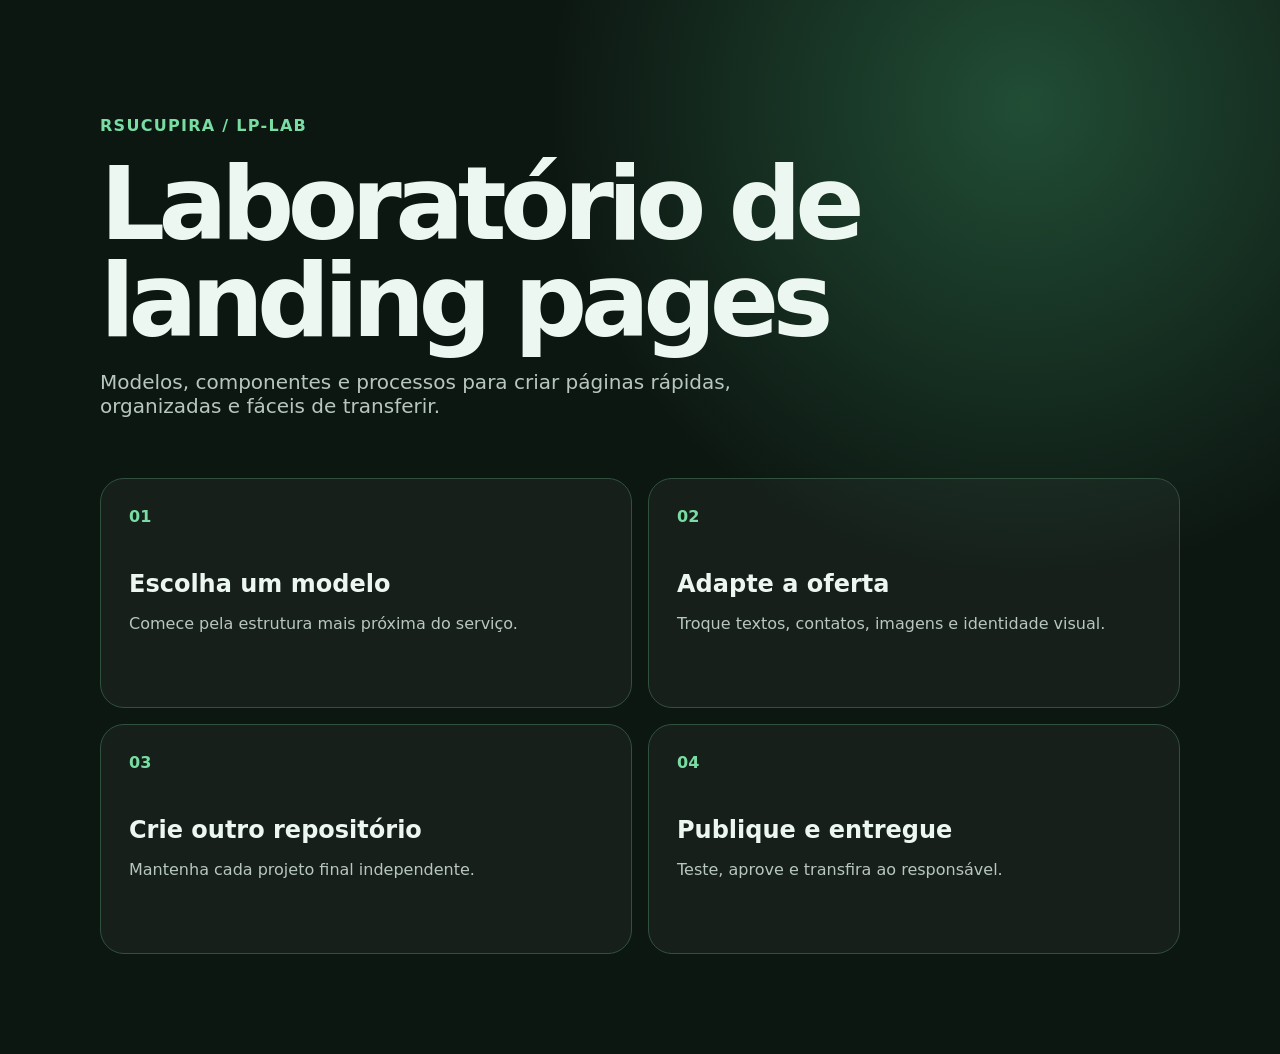
==== docs/index.html @ 1782ca8c "Adiciona estrutura inicial do LP Lab" ====
<!doctype html>
<html lang="pt-BR">
<head>
  <meta charset="utf-8">
  <meta name="viewport" content="width=device-width, initial-scale=1">
  <title>LP Lab</title>
  <link rel="stylesheet" href="assets/styles.css">
</head>
<body>
  <main>
    <p class="tag">rsucupira / lp-lab</p>
    <h1>Laboratório de landing pages</h1>
    <p class="intro">Modelos, componentes e processos para criar páginas rápidas, organizadas e fáceis de transferir.</p>
    <div class="grid">
      <article><strong>01</strong><h2>Escolha um modelo</h2><p>Comece pela estrutura mais próxima do serviço.</p></article>
      <article><strong>02</strong><h2>Adapte a oferta</h2><p>Troque textos, contatos, imagens e identidade visual.</p></article>
      <article><strong>03</strong><h2>Crie outro repositório</h2><p>Mantenha cada projeto final independente.</p></article>
      <article><strong>04</strong><h2>Publique e entregue</h2><p>Teste, aprove e transfira ao responsável.</p></article>
    </div>
  </main>
</body>
</html>
---- docs/assets/styles.css ----
:root { font-family: Inter, ui-sans-serif, system-ui, sans-serif; color: #edf7f1; background: #0d1712; }
* { box-sizing: border-box; }
body { margin: 0; min-height: 100vh; background: radial-gradient(circle at 80% 10%, #214d35 0, transparent 34%), #0d1712; }
main { width: min(1080px, calc(100% - 40px)); margin: auto; padding: 100px 0; }
.tag { color: #79dda3; font-weight: 800; letter-spacing: .08em; text-transform: uppercase; }
h1 { max-width: 850px; margin: 20px 0; font-size: clamp(3rem, 8vw, 7rem); line-height: .95; letter-spacing: -.065em; }
.intro { max-width: 720px; color: #b8c7be; font-size: 1.25rem; }
.grid { display: grid; grid-template-columns: repeat(2,1fr); gap: 16px; margin-top: 60px; }
article { min-height: 230px; padding: 28px; border: 1px solid #31503e; border-radius: 24px; background: rgba(255,255,255,.035); }
article strong { color: #79dda3; }
article h2 { margin-top: 44px; margin-bottom: 8px; }
article p { color: #b8c7be; }
@media (max-width: 700px) { main { padding-top: 64px; } .grid { grid-template-columns: 1fr; } }
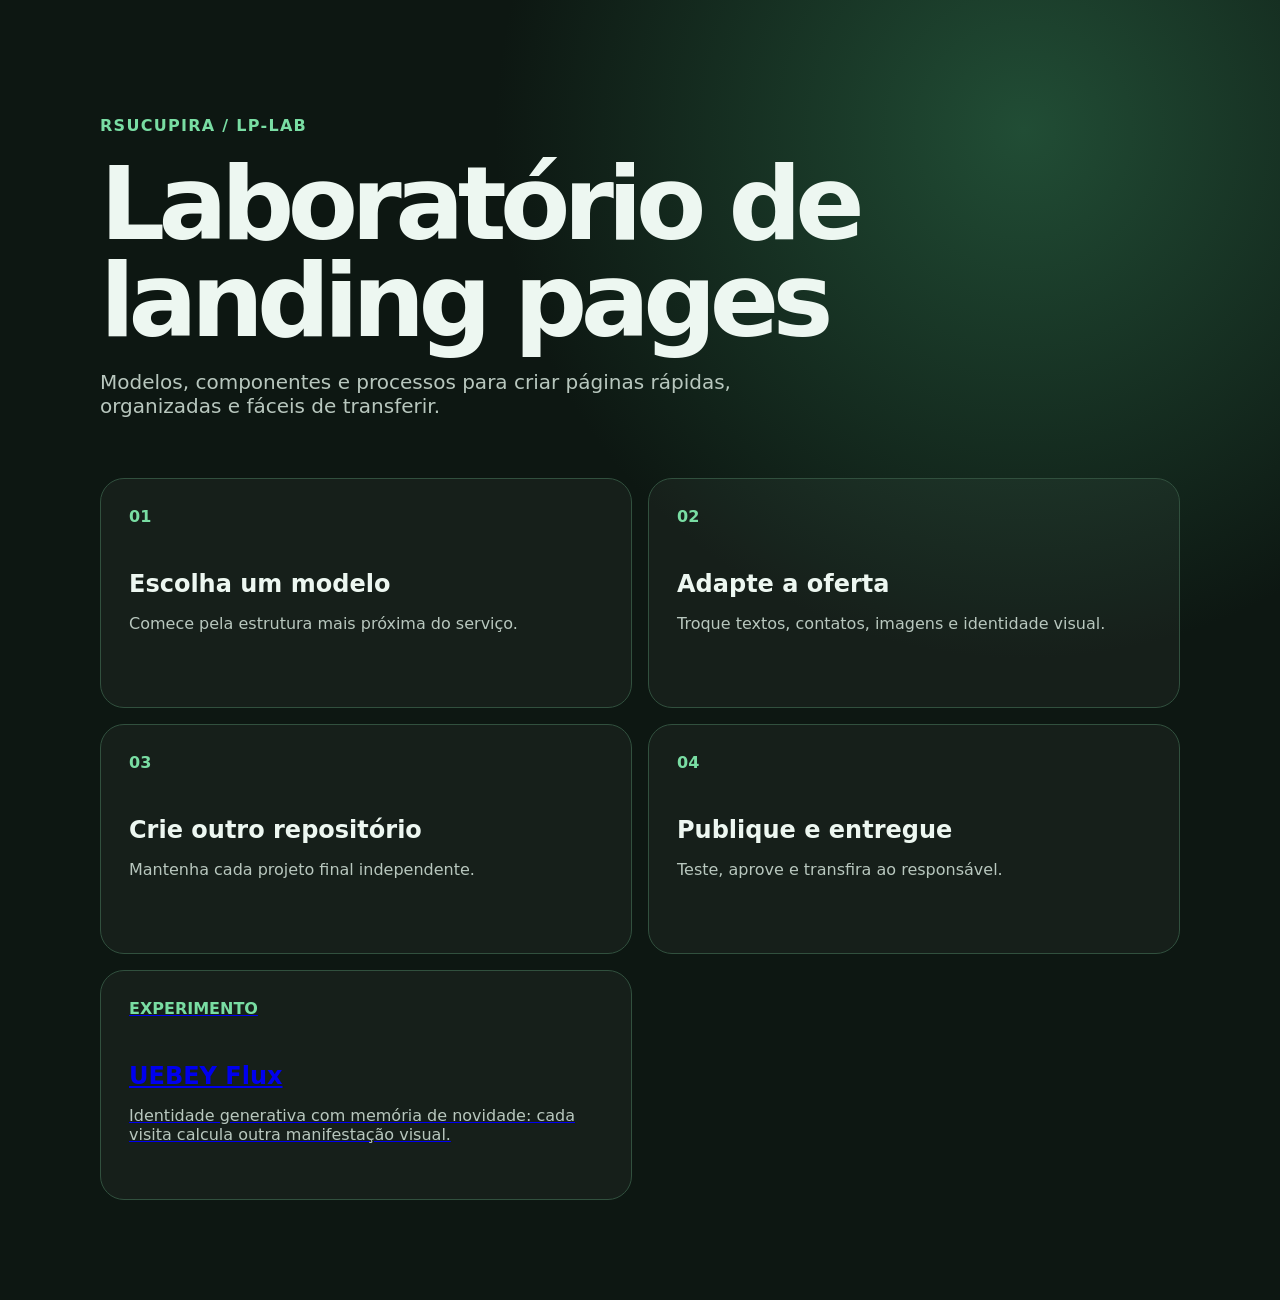
==== commit 0bbe6fc9: "feat: expõe UEBEY Flux no laboratório" ====
--- a/docs/index.html
+++ b/docs/index.html
@@ -16,6 +16,9 @@
       <article><strong>02</strong><h2>Adapte a oferta</h2><p>Troque textos, contatos, imagens e identidade visual.</p></article>
       <article><strong>03</strong><h2>Crie outro repositório</h2><p>Mantenha cada projeto final independente.</p></article>
       <article><strong>04</strong><h2>Publique e entregue</h2><p>Teste, aprove e transfira ao responsável.</p></article>
+      <a class="lab-experiment" href="flux/" aria-label="Abrir experimento UEBEY Flux">
+        <article><strong>EXPERIMENTO</strong><h2>UEBEY Flux</h2><p>Identidade generativa com memória de novidade: cada visita calcula outra manifestação visual.</p></article>
+      </a>
     </div>
   </main>
 </body>
